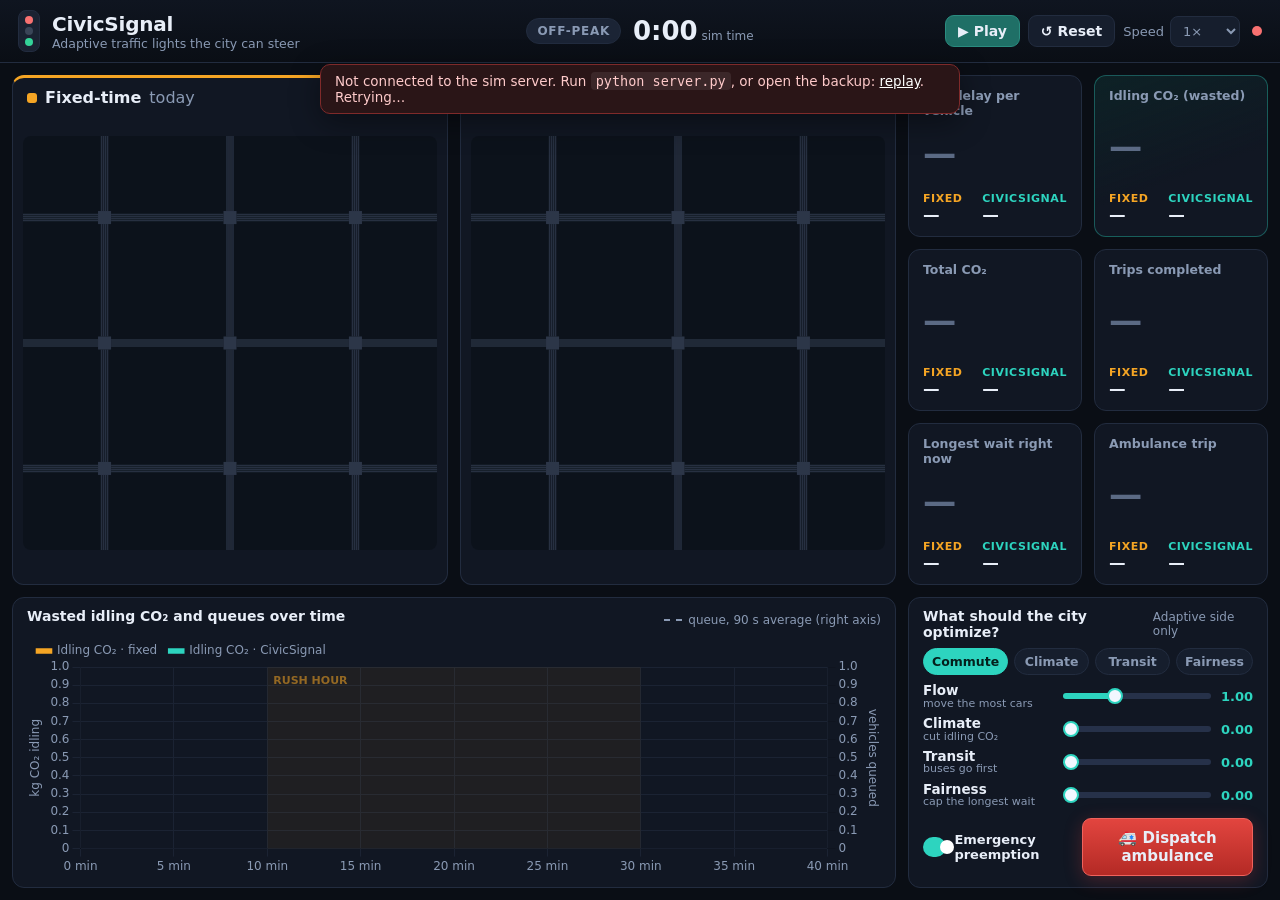
==== web/index.html @ dffb0e6e "Add live server, dashboard, replay mode, and corridor-clearing preemption - server.py: FastAPI + /ws" ====
<!doctype html>
<html lang="en">
<head>
  <meta charset="utf-8">
  <meta name="viewport" content="width=device-width, initial-scale=1">
  <title>CivicSignal</title>
  <link rel="stylesheet" href="style.css">
</head>
<body>
  <header class="topbar">
    <div class="brand">
      <span class="logo" aria-hidden="true"><i></i><i></i><i></i></span>
      <div>
        <h1>CivicSignal</h1>
        <p>Adaptive traffic lights the city can steer</p>
      </div>
    </div>

    <div class="clock">
      <span id="phase" class="phase">Off-peak</span>
      <span class="time"><span id="clock">0:00</span><small> sim time</small></span>
    </div>

    <div class="transport">
      <span id="mode" class="mode" hidden>Replay</span>
      <button id="play" class="btn btn-primary" title="Play / pause (Space)">▶ Play</button>
      <button id="reset" class="btn" title="Restart both simulations">↺ Reset</button>
      <label class="speed">Speed
        <select id="speed">
          <option value="2">0.2×</option>
          <option value="5">0.5×</option>
          <option value="10" selected>1×</option>
          <option value="20">2×</option>
          <option value="50">5×</option>
          <option value="100">10×</option>
        </select>
      </label>
      <span id="conn" class="conn" title="Server connection"></span>
    </div>
  </header>

  <main class="layout">
    <section class="map fixed" aria-label="Fixed-time simulation">
      <div class="map-head">
        <h2><span class="swatch"></span>Fixed-time <em>today</em></h2>
        <span class="map-stat" id="stat-fixed"></span>
      </div>
      <div class="map-wrap"><canvas id="cv-fixed"></canvas></div>
    </section>

    <section class="map adaptive" aria-label="Adaptive simulation">
      <div class="map-head">
        <h2><span class="swatch"></span>CivicSignal <em>adaptive</em></h2>
        <span class="map-stat" id="stat-adaptive"></span>
      </div>
      <div class="map-wrap"><canvas id="cv-adaptive"></canvas></div>
    </section>

    <section class="cards" id="cards" aria-label="Fixed vs adaptive"></section>

    <section class="panel chart-panel">
      <div class="panel-head">
        <h3>Wasted idling CO₂ and queues over time</h3>
        <div class="legend-note"><span class="dash"></span> queue, 90 s average (right axis)</div>
      </div>
      <div class="chart-wrap"><canvas id="chart"></canvas></div>
    </section>

    <section class="panel controls">
      <div class="panel-head">
        <h3>What should the city optimize?</h3>
        <span class="hint">Adaptive side only</span>
      </div>
      <div class="presets" id="presets">
        <button data-preset="commute">Commute</button>
        <button data-preset="climate">Climate</button>
        <button data-preset="transit">Transit</button>
        <button data-preset="fair">Fairness</button>
      </div>
      <div class="sliders" id="sliders"></div>
      <div class="control-foot">
        <label class="toggle">
          <input type="checkbox" id="preempt" checked>
          <span class="track"><span class="knob"></span></span>
          Emergency preemption
        </label>
        <button id="ambulance" class="btn btn-amb" title="Dispatch in both cities (A)">🚑 Dispatch ambulance</button>
      </div>
    </section>
  </main>

  <div id="banner" class="banner" hidden></div>
  <div id="toasts" class="toasts" aria-live="polite"></div>

  <script src="vendor/chart.umd.min.js"></script>
  <script src="app.js"></script>
</body>
</html>
---- web/style.css ----
:root {
  --bg: #0a0e15;
  --panel: #111723;
  --panel-2: #161e2d;
  --border: #222c3f;
  --text: #e8eef8;
  --muted: #8a9ab4;
  --faint: #5b6a84;
  --fixed: #f5a524;
  --adaptive: #2dd4bf;
  --good: #34d399;
  --bad: #f87171;
  --amb: #ef4444;
  --radius: 12px;
  --gap: 12px;
  font-family: ui-sans-serif, system-ui, -apple-system, "Segoe UI", Roboto, "Helvetica Neue", Arial, sans-serif;
  color-scheme: dark;
}

* { box-sizing: border-box; }
html, body { margin: 0; height: 100%; }
body {
  background: var(--bg);
  color: var(--text);
  display: flex;
  flex-direction: column;
  overflow: hidden;
  -webkit-font-smoothing: antialiased;
}
h1, h2, h3, p { margin: 0; }
button, select { font: inherit; color: inherit; }

/* ---------- top bar ---------- */
.topbar {
  display: grid;
  grid-template-columns: 1fr auto 1fr;
  align-items: center;
  gap: 16px;
  padding: 10px 18px;
  border-bottom: 1px solid var(--border);
  background: linear-gradient(180deg, #0f1520, var(--bg));
}
.brand { display: flex; align-items: center; gap: 12px; }
.brand h1 { font-size: 20px; letter-spacing: -0.01em; }
.brand p { font-size: 12.5px; color: var(--muted); }
.logo {
  display: inline-flex; flex-direction: column; gap: 3px;
  padding: 5px 6px; border-radius: 8px; background: #1a2232; border: 1px solid var(--border);
}
.logo i { width: 8px; height: 8px; border-radius: 50%; background: #3a4558; }
.logo i:nth-child(1) { background: var(--bad); }
.logo i:nth-child(3) { background: var(--good); }

.clock { display: flex; align-items: center; gap: 12px; }
.time { font-size: 26px; font-weight: 650; font-variant-numeric: tabular-nums; }
.time small { font-size: 12px; font-weight: 500; color: var(--muted); }
.phase {
  font-size: 12px; font-weight: 600; text-transform: uppercase; letter-spacing: 0.06em;
  padding: 5px 10px; border-radius: 999px; background: #1b2435; color: var(--muted); border: 1px solid var(--border);
}
.phase.rush { background: rgba(245, 165, 36, 0.14); color: var(--fixed); border-color: rgba(245, 165, 36, 0.4); }

.transport { display: flex; align-items: center; justify-content: flex-end; gap: 8px; }
.speed { display: flex; align-items: center; gap: 6px; font-size: 13px; color: var(--muted); }
.speed select {
  background: var(--panel-2); border: 1px solid var(--border); border-radius: 8px; padding: 6px 8px;
}
.mode {
  font-size: 12px; font-weight: 600; padding: 5px 10px; border-radius: 999px;
  background: rgba(96, 165, 250, 0.15); color: #93c5fd; border: 1px solid rgba(96, 165, 250, 0.4);
}
.conn { width: 10px; height: 10px; border-radius: 50%; background: var(--faint); margin-left: 4px; }
.conn.on { background: var(--good); box-shadow: 0 0 0 3px rgba(52, 211, 153, 0.18); }
.conn.off { background: var(--bad); }

.btn {
  border: 1px solid var(--border); background: var(--panel-2); border-radius: 9px;
  padding: 7px 12px; font-size: 14px; font-weight: 600; cursor: pointer;
  transition: background 0.15s, border-color 0.15s, transform 0.05s;
}
.btn:hover { background: #1d2740; border-color: #2f3c57; }
.btn:active { transform: translateY(1px); }
.btn:disabled { opacity: 0.45; cursor: not-allowed; }
.btn-primary { background: #1f6f66; border-color: #2a8c80; }
.btn-primary:hover { background: #24807a; border-color: #34a596; }

/* ---------- layout ---------- */
.layout {
  flex: 1;
  min-height: 0;
  display: grid;
  grid-template-columns: 1fr 1fr minmax(360px, 0.82fr);
  grid-template-rows: minmax(0, 1.75fr) minmax(0, 1fr);
  grid-template-areas:
    "fixed adaptive cards"
    "chart chart controls";
  gap: var(--gap);
  padding: var(--gap);
}
.map.fixed { grid-area: fixed; --accent: var(--fixed); }
.map.adaptive { grid-area: adaptive; --accent: var(--adaptive); }
.cards { grid-area: cards; }
.chart-panel { grid-area: chart; }
.controls { grid-area: controls; }

.map, .panel {
  background: var(--panel); border: 1px solid var(--border); border-radius: var(--radius);
  min-height: 0; display: flex; flex-direction: column;
}
.map { border-top: 3px solid var(--accent); }
.map-head, .panel-head {
  display: flex; align-items: baseline; justify-content: space-between; gap: 8px;
  padding: 10px 14px 6px;
}
.map-head h2 { font-size: 16px; font-weight: 650; display: flex; align-items: center; gap: 8px; }
.map-head h2 em { font-style: normal; color: var(--muted); font-weight: 500; }
.swatch { width: 10px; height: 10px; border-radius: 3px; background: var(--accent); }
.map-stat { font-size: 13px; color: var(--muted); font-variant-numeric: tabular-nums; white-space: nowrap; }
.map-stat b { color: var(--text); font-weight: 650; }
.map-stat .amb { color: #fca5a5; font-weight: 600; }
.map-wrap { flex: 1; min-height: 0; display: flex; align-items: center; justify-content: center; padding: 0 10px 10px; }
.map-wrap canvas { display: block; border-radius: 8px; }

.panel-head h3 { font-size: 14px; font-weight: 650; }
.hint, .legend-note { font-size: 12px; color: var(--muted); display: flex; align-items: center; gap: 6px; }
.legend-note .dash { width: 18px; border-top: 2px dashed var(--muted); }

/* ---------- delta cards ---------- */
.cards {
  display: grid; grid-template-columns: 1fr 1fr; grid-auto-rows: minmax(0, 1fr); gap: var(--gap); min-height: 0;
}
.card {
  background: var(--panel); border: 1px solid var(--border); border-radius: var(--radius);
  padding: 12px 14px; display: flex; flex-direction: column; justify-content: space-between; min-height: 0;
}
.card.hero { background: linear-gradient(160deg, rgba(45, 212, 191, 0.10), var(--panel) 60%); border-color: rgba(45, 212, 191, 0.35); }
.card-label { font-size: 12.5px; color: var(--muted); font-weight: 600; display: flex; justify-content: space-between; gap: 6px; }
.delta {
  font-size: clamp(22px, 2.6vw, 38px); font-weight: 750; letter-spacing: -0.02em; line-height: 1.05;
  font-variant-numeric: tabular-nums; color: var(--faint);
}
.delta.good { color: var(--good); }
.delta.bad { color: var(--bad); }
.delta small { font-size: 0.42em; font-weight: 600; color: var(--muted); letter-spacing: 0; margin-left: 4px; }
.pair { display: grid; grid-template-columns: 1fr 1fr; gap: 6px; font-variant-numeric: tabular-nums; }
.pair div { display: flex; flex-direction: column; }
.pair span { font-size: 11px; font-weight: 600; text-transform: uppercase; letter-spacing: 0.05em; }
.pair .f span { color: var(--fixed); }
.pair .a span { color: var(--adaptive); }
.pair b { font-size: clamp(14px, 1.3vw, 19px); font-weight: 650; }
.pair b small { font-size: 0.7em; color: var(--muted); font-weight: 500; margin-left: 2px; }
.nowrap { white-space: nowrap; }

/* ---------- chart ---------- */
.chart-wrap { flex: 1; min-height: 0; position: relative; padding: 0 12px 10px; }

/* ---------- controls ---------- */
.controls { padding-bottom: 12px; }
.presets { display: flex; gap: 6px; padding: 2px 14px 8px; }
.presets button {
  flex: 1; border: 1px solid var(--border); background: var(--panel-2); border-radius: 999px;
  padding: 5px 8px; font-size: 12.5px; font-weight: 600; color: var(--muted); cursor: pointer;
}
.presets button:hover { color: var(--text); border-color: #34425f; }
.presets button.active { color: #04201c; background: var(--adaptive); border-color: var(--adaptive); }
.sliders { display: grid; gap: 6px; padding: 0 14px; flex: 1; align-content: center; }
.slider { display: grid; grid-template-columns: 128px 1fr 34px; align-items: center; gap: 10px; }
.slider label { font-size: 13.5px; font-weight: 650; line-height: 1.1; }
.slider label small { display: block; font-size: 11px; color: var(--muted); font-weight: 500; }
.slider output { font-size: 13px; text-align: right; font-variant-numeric: tabular-nums; color: var(--adaptive); font-weight: 650; }
input[type="range"] {
  -webkit-appearance: none; appearance: none; width: 100%; height: 6px; border-radius: 999px;
  background: linear-gradient(to right, var(--adaptive) var(--fill, 0%), #263149 var(--fill, 0%));
  outline: none;
}
input[type="range"]::-webkit-slider-thumb {
  -webkit-appearance: none; width: 16px; height: 16px; border-radius: 50%;
  background: #f2f7ff; border: 2px solid var(--adaptive); cursor: pointer;
}
input[type="range"]::-moz-range-thumb {
  width: 14px; height: 14px; border-radius: 50%; background: #f2f7ff; border: 2px solid var(--adaptive); cursor: pointer;
}
input:disabled { opacity: 0.4; }

.control-foot { display: flex; align-items: center; justify-content: space-between; gap: 10px; padding: 10px 14px 0; }
.toggle { display: flex; align-items: center; gap: 8px; font-size: 13px; font-weight: 600; cursor: pointer; user-select: none; }
.toggle input { position: absolute; opacity: 0; pointer-events: none; }
.toggle .track { width: 34px; height: 20px; border-radius: 999px; background: #2a3550; position: relative; transition: background 0.15s; }
.toggle .knob { position: absolute; top: 3px; left: 3px; width: 14px; height: 14px; border-radius: 50%; background: #fff; transition: transform 0.15s; }
.toggle input:checked + .track { background: var(--adaptive); }
.toggle input:checked + .track .knob { transform: translateX(14px); }
.toggle input:focus-visible + .track { outline: 2px solid #93c5fd; outline-offset: 2px; }

.btn-amb {
  background: linear-gradient(180deg, #e2453f, #b42a25); border-color: #f0625c;
  font-size: 15px; padding: 10px 16px; box-shadow: 0 4px 18px rgba(239, 68, 68, 0.25);
}
.btn-amb:hover { background: linear-gradient(180deg, #ee5650, #c3302b); border-color: #ff7b75; }

/* ---------- banner + toasts ---------- */
.banner {
  position: fixed; top: 64px; left: 50%; transform: translateX(-50%);
  background: #2a1517; border: 1px solid #7f2a2a; color: #fecaca; padding: 8px 14px; border-radius: 10px;
  font-size: 13.5px; z-index: 10; box-shadow: 0 8px 30px rgba(0, 0, 0, 0.4);
}
.banner code { background: rgba(255, 255, 255, 0.08); padding: 1px 5px; border-radius: 4px; }
.toasts { position: fixed; top: 70px; right: 16px; display: grid; gap: 8px; z-index: 10; }
.toast {
  background: #182133; border: 1px solid #2c3954; border-left: 4px solid var(--adaptive);
  padding: 10px 14px; border-radius: 10px; font-size: 14px; max-width: 360px;
  box-shadow: 0 10px 30px rgba(0, 0, 0, 0.45); animation: in 0.25s ease-out;
}
.toast.amb { border-left-color: var(--amb); }
.toast.fixed { border-left-color: var(--fixed); }
@keyframes in { from { opacity: 0; transform: translateY(-6px); } to { opacity: 1; transform: none; } }

/* ---------- smaller screens ---------- */
@media (max-width: 1100px), (max-height: 680px) {
  body { overflow: auto; }
  .layout {
    grid-template-columns: 1fr 1fr;
    grid-template-rows: 70vw auto auto auto;
    grid-template-areas: "fixed adaptive" "cards cards" "chart chart" "controls controls";
  }
  .cards { grid-template-columns: repeat(3, 1fr); }
  .chart-wrap { height: 260px; }
  .topbar { grid-template-columns: 1fr; }
  .clock, .transport { justify-content: flex-start; }
}
@media (max-width: 640px) {
  .layout { grid-template-columns: 1fr; grid-template-rows: auto; grid-template-areas: "fixed" "adaptive" "cards" "chart" "controls"; padding: 16px; }
  .map-wrap { height: 92vw; }
  .cards { grid-template-columns: 1fr 1fr; }
}
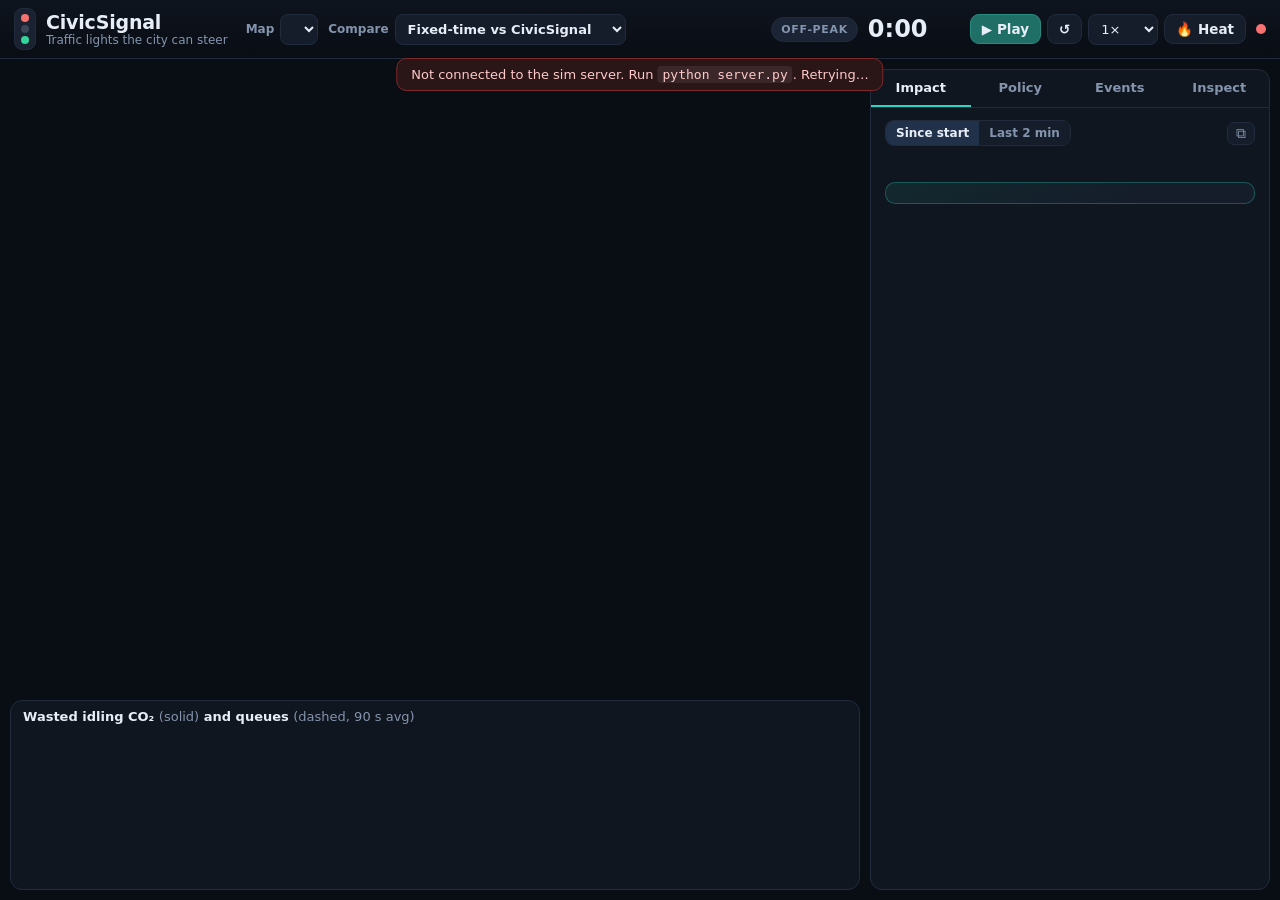
==== commit d9093008: "Multi-view dashboard, four-strategy benchmark, advance detection - web/: Manhattan map (auto-oriente" ====
--- a/web/index.html
+++ b/web/index.html
@@ -12,81 +12,131 @@
       <span class="logo" aria-hidden="true"><i></i><i></i><i></i></span>
       <div>
         <h1>CivicSignal</h1>
-        <p>Adaptive traffic lights the city can steer</p>
+        <p>Traffic lights the city can steer</p>
       </div>
+    </div>
+
+    <div class="pickers">
+      <label class="pick">Map
+        <select id="scenario"></select>
+      </label>
+      <label class="pick">Compare
+        <select id="layout">
+          <option value="fixed,adaptive">Fixed-time vs CivicSignal</option>
+          <option value="actuated,adaptive">Actuated vs CivicSignal</option>
+          <option value="greenwave,adaptive">Green wave vs CivicSignal</option>
+          <option value="fixed,actuated,greenwave,adaptive">All four strategies</option>
+        </select>
+      </label>
     </div>
 
     <div class="clock">
       <span id="phase" class="phase">Off-peak</span>
-      <span class="time"><span id="clock">0:00</span><small> sim time</small></span>
+      <span class="time"><span id="clock">0:00</span></span>
     </div>
 
     <div class="transport">
-      <span id="mode" class="mode" hidden>Replay</span>
+      <span id="mode" class="badge" hidden>Replay</span>
       <button id="play" class="btn btn-primary" title="Play / pause (Space)">▶ Play</button>
-      <button id="reset" class="btn" title="Restart both simulations">↺ Reset</button>
-      <label class="speed">Speed
-        <select id="speed">
-          <option value="2">0.2×</option>
-          <option value="5">0.5×</option>
-          <option value="10" selected>1×</option>
-          <option value="20">2×</option>
-          <option value="50">5×</option>
-          <option value="100">10×</option>
-        </select>
-      </label>
+      <button id="reset" class="btn" title="Restart all simulations">↺</button>
+      <select id="speed" class="sel" title="Simulation speed">
+        <option value="5">0.5×</option>
+        <option value="10" selected>1×</option>
+        <option value="20">2×</option>
+        <option value="50">5×</option>
+        <option value="100">10×</option>
+      </select>
+      <button id="heat" class="btn btn-toggle" title="CO₂ heatmap (H)">🔥 Heat</button>
       <span id="conn" class="conn" title="Server connection"></span>
     </div>
   </header>
 
   <main class="layout">
-    <section class="map fixed" aria-label="Fixed-time simulation">
-      <div class="map-head">
-        <h2><span class="swatch"></span>Fixed-time <em>today</em></h2>
-        <span class="map-stat" id="stat-fixed"></span>
-      </div>
-      <div class="map-wrap"><canvas id="cv-fixed"></canvas></div>
+    <section class="stage">
+      <div class="panes" id="panes"></div>
+      <div class="follow" id="follow" hidden></div>
+      <section class="panel chart-panel">
+        <div class="panel-head">
+          <h3>Wasted idling CO₂ <span class="muted">(solid)</span> and queues <span class="muted">(dashed, 90 s avg)</span></h3>
+          <span class="hint" id="attribution"></span>
+        </div>
+        <div class="chart-wrap"><canvas id="chart"></canvas></div>
+      </section>
     </section>
 
-    <section class="map adaptive" aria-label="Adaptive simulation">
-      <div class="map-head">
-        <h2><span class="swatch"></span>CivicSignal <em>adaptive</em></h2>
-        <span class="map-stat" id="stat-adaptive"></span>
-      </div>
-      <div class="map-wrap"><canvas id="cv-adaptive"></canvas></div>
-    </section>
+    <aside class="sidebar">
+      <nav class="tabs" role="tablist">
+        <button data-tab="impact" class="active">Impact</button>
+        <button data-tab="policy">Policy</button>
+        <button data-tab="events">Events</button>
+        <button data-tab="inspect">Inspect</button>
+      </nav>
 
-    <section class="cards" id="cards" aria-label="Fixed vs adaptive"></section>
+      <section class="tab" id="tab-impact">
+        <div class="tab-head">
+          <div class="seg" id="window-seg">
+            <button data-win="all" class="active">Since start</button>
+            <button data-win="120">Last 2 min</button>
+          </div>
+          <button class="pop" data-pop="impact" title="Open in its own window">⧉</button>
+        </div>
+        <div id="hero" class="hero"></div>
+        <table class="score" id="score"></table>
+        <div id="annual" class="annual"></div>
+      </section>
 
-    <section class="panel chart-panel">
-      <div class="panel-head">
-        <h3>Wasted idling CO₂ and queues over time</h3>
-        <div class="legend-note"><span class="dash"></span> queue, 90 s average (right axis)</div>
-      </div>
-      <div class="chart-wrap"><canvas id="chart"></canvas></div>
-    </section>
-
-    <section class="panel controls">
-      <div class="panel-head">
-        <h3>What should the city optimize?</h3>
-        <span class="hint">Adaptive side only</span>
-      </div>
-      <div class="presets" id="presets">
-        <button data-preset="commute">Commute</button>
-        <button data-preset="climate">Climate</button>
-        <button data-preset="transit">Transit</button>
-        <button data-preset="fair">Fairness</button>
-      </div>
-      <div class="sliders" id="sliders"></div>
-      <div class="control-foot">
+      <section class="tab" id="tab-policy" hidden>
+        <div class="tab-head">
+          <h3>What should the city optimize?</h3>
+          <button class="pop" data-pop="policy" title="Open in its own window">⧉</button>
+        </div>
+        <p class="note">Steers the CivicSignal panes only. Every decision stays a formula you can audit: see Inspect.</p>
+        <div class="presets" id="presets"></div>
+        <div class="sliders" id="sliders"></div>
         <label class="toggle">
           <input type="checkbox" id="preempt" checked>
           <span class="track"><span class="knob"></span></span>
-          Emergency preemption
+          Emergency preemption (green corridors)
         </label>
-        <button id="ambulance" class="btn btn-amb" title="Dispatch in both cities (A)">🚑 Dispatch ambulance</button>
-      </div>
-    </section>
+        <div class="copilot">
+          <h4>✨ Policy copilot</h4>
+          <textarea id="copilot-text" rows="3" placeholder="e.g. Radio City lets out at 10pm. Keep 6th Ave moving, protect the buses, and don't let side streets wait forever."></textarea>
+          <div class="copilot-row">
+            <button id="copilot-ask" class="btn btn-primary">Ask copilot</button>
+            <span id="copilot-status" class="muted"></span>
+          </div>
+          <div id="copilot-out" class="copilot-out" hidden></div>
+        </div>
+      </section>
+
+      <section class="tab" id="tab-events" hidden>
+        <div class="tab-head">
+          <h3>Stress-test the city</h3>
+          <button class="pop" data-pop="events" title="Open in its own window">⧉</button>
+        </div>
+        <p class="note">Every event hits every pane at the same second, with identical vehicles.</p>
+        <div class="event-buttons">
+          <button class="ev ev-amb" data-event="ambulance"><b>🚑 Dispatch ambulance</b><span id="ev-amb-label"></span></button>
+          <button class="ev ev-surge" data-event="surge"><b>🎭 Crowd surge</b><span id="ev-surge-label"></span></button>
+          <button class="ev ev-crash" data-event="crash"><b>💥 Crash</b><span id="ev-crash-label"></span></button>
+        </div>
+        <div id="race" class="race" hidden></div>
+        <h4 class="log-title">Event log</h4>
+        <ol id="log" class="log"></ol>
+      </section>
+
+      <section class="tab" id="tab-inspect" hidden>
+        <div class="tab-head">
+          <h3 id="inspect-title">Click any intersection</h3>
+          <button class="pop" data-pop="inspect" title="Open in its own window">⧉</button>
+        </div>
+        <div id="inspect" class="inspect">
+          <p class="note">Click a light on any map to see what each strategy is doing there and <b>why</b>.
+            CivicSignal shows its full score: every green is a sum of the city's priorities, so any decision can be audited.</p>
+          <p class="note">Click a car to follow the same driver in every city.</p>
+        </div>
+      </section>
+    </aside>
   </main>
 
   <div id="banner" class="banner" hidden></div>
--- a/web/style.css
+++ b/web/style.css
@@ -1,18 +1,21 @@
 :root {
-  --bg: #0a0e15;
-  --panel: #111723;
-  --panel-2: #161e2d;
-  --border: #222c3f;
+  --bg: #090d14;
+  --panel: #10161f;
+  --panel-2: #151d2a;
+  --border: #212b3c;
   --text: #e8eef8;
-  --muted: #8a9ab4;
-  --faint: #5b6a84;
+  --muted: #8494ad;
+  --faint: #56637a;
   --fixed: #f5a524;
+  --actuated: #c084fc;
+  --greenwave: #60a5fa;
   --adaptive: #2dd4bf;
   --good: #34d399;
   --bad: #f87171;
   --amb: #ef4444;
   --radius: 12px;
-  --gap: 12px;
+  --gap: 10px;
+  --sidebar: 400px;
   font-family: ui-sans-serif, system-ui, -apple-system, "Segoe UI", Roboto, "Helvetica Neue", Arial, sans-serif;
   color-scheme: dark;
 }
@@ -20,215 +23,235 @@
 * { box-sizing: border-box; }
 html, body { margin: 0; height: 100%; }
 body {
-  background: var(--bg);
-  color: var(--text);
-  display: flex;
-  flex-direction: column;
-  overflow: hidden;
+  background: var(--bg); color: var(--text);
+  display: flex; flex-direction: column; overflow: hidden;
   -webkit-font-smoothing: antialiased;
 }
-h1, h2, h3, p { margin: 0; }
-button, select { font: inherit; color: inherit; }
-
-/* ---------- top bar ---------- */
+h1, h2, h3, h4, p { margin: 0; }
+button, select, textarea { font: inherit; color: inherit; }
+.muted { color: var(--muted); font-weight: 500; }
+[hidden] { display: none !important; }
+
+/* ---------------- top bar ---------------- */
 .topbar {
-  display: grid;
-  grid-template-columns: 1fr auto 1fr;
-  align-items: center;
-  gap: 16px;
-  padding: 10px 18px;
-  border-bottom: 1px solid var(--border);
-  background: linear-gradient(180deg, #0f1520, var(--bg));
-}
-.brand { display: flex; align-items: center; gap: 12px; }
-.brand h1 { font-size: 20px; letter-spacing: -0.01em; }
-.brand p { font-size: 12.5px; color: var(--muted); }
-.logo {
-  display: inline-flex; flex-direction: column; gap: 3px;
-  padding: 5px 6px; border-radius: 8px; background: #1a2232; border: 1px solid var(--border);
-}
+  display: flex; align-items: center; gap: 18px;
+  padding: 8px 14px; border-bottom: 1px solid var(--border);
+  background: linear-gradient(180deg, #0e141e, var(--bg));
+}
+.brand { display: flex; align-items: center; gap: 10px; min-width: 210px; }
+.brand h1 { font-size: 19px; letter-spacing: -0.01em; }
+.brand p { font-size: 12px; color: var(--muted); }
+.logo { display: inline-flex; flex-direction: column; gap: 3px; padding: 5px 6px; border-radius: 8px; background: #1a2232; border: 1px solid var(--border); }
 .logo i { width: 8px; height: 8px; border-radius: 50%; background: #3a4558; }
 .logo i:nth-child(1) { background: var(--bad); }
 .logo i:nth-child(3) { background: var(--good); }
 
-.clock { display: flex; align-items: center; gap: 12px; }
-.time { font-size: 26px; font-weight: 650; font-variant-numeric: tabular-nums; }
-.time small { font-size: 12px; font-weight: 500; color: var(--muted); }
+.pickers { display: flex; gap: 10px; }
+.pick { display: flex; align-items: center; gap: 6px; font-size: 12px; color: var(--muted); font-weight: 600; }
+.pick select, .sel {
+  background: var(--panel-2); border: 1px solid var(--border); border-radius: 8px; padding: 6px 8px; font-size: 13px; color: var(--text);
+}
+.clock { display: flex; align-items: center; gap: 10px; margin-left: auto; }
+.time { font-size: 24px; font-weight: 700; font-variant-numeric: tabular-nums; min-width: 70px; }
 .phase {
-  font-size: 12px; font-weight: 600; text-transform: uppercase; letter-spacing: 0.06em;
-  padding: 5px 10px; border-radius: 999px; background: #1b2435; color: var(--muted); border: 1px solid var(--border);
+  font-size: 11px; font-weight: 700; text-transform: uppercase; letter-spacing: 0.06em;
+  padding: 5px 9px; border-radius: 999px; background: #1b2435; color: var(--muted); border: 1px solid var(--border);
 }
 .phase.rush { background: rgba(245, 165, 36, 0.14); color: var(--fixed); border-color: rgba(245, 165, 36, 0.4); }
-
-.transport { display: flex; align-items: center; justify-content: flex-end; gap: 8px; }
-.speed { display: flex; align-items: center; gap: 6px; font-size: 13px; color: var(--muted); }
-.speed select {
-  background: var(--panel-2); border: 1px solid var(--border); border-radius: 8px; padding: 6px 8px;
-}
-.mode {
-  font-size: 12px; font-weight: 600; padding: 5px 10px; border-radius: 999px;
-  background: rgba(96, 165, 250, 0.15); color: #93c5fd; border: 1px solid rgba(96, 165, 250, 0.4);
-}
+.transport { display: flex; align-items: center; gap: 6px; margin-left: 14px; }
+.badge { font-size: 12px; font-weight: 600; padding: 5px 10px; border-radius: 999px; background: rgba(96,165,250,.15); color: #93c5fd; border: 1px solid rgba(96,165,250,.4); }
 .conn { width: 10px; height: 10px; border-radius: 50%; background: var(--faint); margin-left: 4px; }
 .conn.on { background: var(--good); box-shadow: 0 0 0 3px rgba(52, 211, 153, 0.18); }
 .conn.off { background: var(--bad); }
 
 .btn {
   border: 1px solid var(--border); background: var(--panel-2); border-radius: 9px;
-  padding: 7px 12px; font-size: 14px; font-weight: 600; cursor: pointer;
-  transition: background 0.15s, border-color 0.15s, transform 0.05s;
+  padding: 6px 11px; font-size: 13.5px; font-weight: 650; cursor: pointer; white-space: nowrap;
+  transition: background .15s, border-color .15s, transform .05s;
 }
 .btn:hover { background: #1d2740; border-color: #2f3c57; }
 .btn:active { transform: translateY(1px); }
-.btn:disabled { opacity: 0.45; cursor: not-allowed; }
+.btn:disabled { opacity: .45; cursor: not-allowed; }
 .btn-primary { background: #1f6f66; border-color: #2a8c80; }
 .btn-primary:hover { background: #24807a; border-color: #34a596; }
-
-/* ---------- layout ---------- */
+.btn-toggle.on { background: rgba(249, 115, 22, .18); border-color: rgba(249, 115, 22, .6); color: #fdba74; }
+
+/* ---------------- layout ---------------- */
 .layout {
-  flex: 1;
-  min-height: 0;
-  display: grid;
-  grid-template-columns: 1fr 1fr minmax(360px, 0.82fr);
-  grid-template-rows: minmax(0, 1.75fr) minmax(0, 1fr);
-  grid-template-areas:
-    "fixed adaptive cards"
-    "chart chart controls";
-  gap: var(--gap);
-  padding: var(--gap);
-}
-.map.fixed { grid-area: fixed; --accent: var(--fixed); }
-.map.adaptive { grid-area: adaptive; --accent: var(--adaptive); }
-.cards { grid-area: cards; }
-.chart-panel { grid-area: chart; }
-.controls { grid-area: controls; }
-
-.map, .panel {
+  flex: 1; min-height: 0; display: grid;
+  grid-template-columns: minmax(0, 1fr) var(--sidebar);
+  gap: var(--gap); padding: var(--gap);
+}
+.stage { display: grid; grid-template-rows: minmax(0, 1fr) 190px; gap: var(--gap); min-height: 0; position: relative; }
+.panes { display: grid; gap: var(--gap); min-height: 0; grid-template-columns: 1fr 1fr; }
+.panes.four { grid-template-columns: 1fr 1fr; grid-template-rows: 1fr 1fr; }
+
+.pane {
   background: var(--panel); border: 1px solid var(--border); border-radius: var(--radius);
-  min-height: 0; display: flex; flex-direction: column;
-}
-.map { border-top: 3px solid var(--accent); }
-.map-head, .panel-head {
-  display: flex; align-items: baseline; justify-content: space-between; gap: 8px;
-  padding: 10px 14px 6px;
-}
-.map-head h2 { font-size: 16px; font-weight: 650; display: flex; align-items: center; gap: 8px; }
-.map-head h2 em { font-style: normal; color: var(--muted); font-weight: 500; }
-.swatch { width: 10px; height: 10px; border-radius: 3px; background: var(--accent); }
-.map-stat { font-size: 13px; color: var(--muted); font-variant-numeric: tabular-nums; white-space: nowrap; }
-.map-stat b { color: var(--text); font-weight: 650; }
-.map-stat .amb { color: #fca5a5; font-weight: 600; }
-.map-wrap { flex: 1; min-height: 0; display: flex; align-items: center; justify-content: center; padding: 0 10px 10px; }
-.map-wrap canvas { display: block; border-radius: 8px; }
-
-.panel-head h3 { font-size: 14px; font-weight: 650; }
-.hint, .legend-note { font-size: 12px; color: var(--muted); display: flex; align-items: center; gap: 6px; }
-.legend-note .dash { width: 18px; border-top: 2px dashed var(--muted); }
-
-/* ---------- delta cards ---------- */
-.cards {
-  display: grid; grid-template-columns: 1fr 1fr; grid-auto-rows: minmax(0, 1fr); gap: var(--gap); min-height: 0;
-}
-.card {
-  background: var(--panel); border: 1px solid var(--border); border-radius: var(--radius);
-  padding: 12px 14px; display: flex; flex-direction: column; justify-content: space-between; min-height: 0;
-}
-.card.hero { background: linear-gradient(160deg, rgba(45, 212, 191, 0.10), var(--panel) 60%); border-color: rgba(45, 212, 191, 0.35); }
-.card-label { font-size: 12.5px; color: var(--muted); font-weight: 600; display: flex; justify-content: space-between; gap: 6px; }
-.delta {
-  font-size: clamp(22px, 2.6vw, 38px); font-weight: 750; letter-spacing: -0.02em; line-height: 1.05;
-  font-variant-numeric: tabular-nums; color: var(--faint);
-}
-.delta.good { color: var(--good); }
-.delta.bad { color: var(--bad); }
-.delta small { font-size: 0.42em; font-weight: 600; color: var(--muted); letter-spacing: 0; margin-left: 4px; }
-.pair { display: grid; grid-template-columns: 1fr 1fr; gap: 6px; font-variant-numeric: tabular-nums; }
-.pair div { display: flex; flex-direction: column; }
-.pair span { font-size: 11px; font-weight: 600; text-transform: uppercase; letter-spacing: 0.05em; }
-.pair .f span { color: var(--fixed); }
-.pair .a span { color: var(--adaptive); }
-.pair b { font-size: clamp(14px, 1.3vw, 19px); font-weight: 650; }
-.pair b small { font-size: 0.7em; color: var(--muted); font-weight: 500; margin-left: 2px; }
-.nowrap { white-space: nowrap; }
-
-/* ---------- chart ---------- */
-.chart-wrap { flex: 1; min-height: 0; position: relative; padding: 0 12px 10px; }
-
-/* ---------- controls ---------- */
-.controls { padding-bottom: 12px; }
-.presets { display: flex; gap: 6px; padding: 2px 14px 8px; }
-.presets button {
-  flex: 1; border: 1px solid var(--border); background: var(--panel-2); border-radius: 999px;
-  padding: 5px 8px; font-size: 12.5px; font-weight: 600; color: var(--muted); cursor: pointer;
-}
-.presets button:hover { color: var(--text); border-color: #34425f; }
+  border-top: 3px solid var(--accent); min-height: 0; display: flex; flex-direction: column; overflow: hidden;
+}
+.pane-head { display: flex; align-items: baseline; justify-content: space-between; gap: 8px; padding: 7px 12px 5px; }
+.pane-head h2 { font-size: 15px; font-weight: 700; display: flex; align-items: center; gap: 7px; white-space: nowrap; }
+.pane-head h2 em { font-style: normal; color: var(--muted); font-weight: 500; font-size: 12.5px; }
+.swatch { width: 10px; height: 10px; border-radius: 3px; background: var(--accent); flex: none; }
+.pane-stat { font-size: 12.5px; color: var(--muted); font-variant-numeric: tabular-nums; white-space: nowrap; overflow: hidden; text-overflow: ellipsis; }
+.pane-stat b { color: var(--text); font-weight: 700; }
+.pane-stat .amb { color: #fca5a5; font-weight: 700; }
+.pane-stat .ok { color: var(--good); font-weight: 700; }
+.pane-wrap { flex: 1; min-height: 0; position: relative; }
+.pane-wrap canvas { position: absolute; inset: 0; width: 100%; height: 100%; display: block; cursor: crosshair; }
+
+.panel { background: var(--panel); border: 1px solid var(--border); border-radius: var(--radius); min-height: 0; display: flex; flex-direction: column; }
+.panel-head { display: flex; align-items: baseline; justify-content: space-between; gap: 8px; padding: 8px 12px 2px; }
+.panel-head h3 { font-size: 13px; font-weight: 650; }
+.hint { font-size: 11px; color: var(--faint); }
+.chart-wrap { flex: 1; min-height: 0; position: relative; padding: 0 10px 8px; }
+
+/* follow-a-car card */
+.follow {
+  position: absolute; left: 50%; top: 10px; transform: translateX(-50%); z-index: 5;
+  background: rgba(16, 22, 31, .95); border: 1px solid #3b4b68; border-radius: 12px; padding: 8px 12px;
+  box-shadow: 0 10px 30px rgba(0,0,0,.5); font-size: 13px; display: flex; gap: 14px; align-items: center;
+}
+.follow b { font-variant-numeric: tabular-nums; }
+.follow .fx { color: var(--muted); cursor: pointer; font-size: 16px; padding-left: 4px; }
+
+/* ---------------- sidebar ---------------- */
+.sidebar { background: var(--panel); border: 1px solid var(--border); border-radius: var(--radius); display: flex; flex-direction: column; min-height: 0; }
+.tabs { display: grid; grid-template-columns: repeat(4, 1fr); border-bottom: 1px solid var(--border); }
+.tabs button {
+  border: 0; background: none; padding: 10px 4px; font-size: 13px; font-weight: 650; color: var(--muted); cursor: pointer;
+  border-bottom: 2px solid transparent;
+}
+.tabs button.active { color: var(--text); border-bottom-color: var(--adaptive); }
+.tab { flex: 1; min-height: 0; overflow-y: auto; padding: 12px 14px 16px; display: flex; flex-direction: column; gap: 12px; }
+.tab-head { display: flex; justify-content: space-between; align-items: center; gap: 8px; }
+.tab-head h3 { font-size: 14px; font-weight: 700; }
+.pop { border: 1px solid var(--border); background: var(--panel-2); border-radius: 7px; padding: 2px 8px; cursor: pointer; color: var(--muted); font-size: 14px; }
+.pop:hover { color: var(--text); }
+.note { font-size: 12.5px; color: var(--muted); line-height: 1.45; }
+.seg { display: inline-flex; border: 1px solid var(--border); border-radius: 9px; overflow: hidden; }
+.seg button { border: 0; background: var(--panel-2); padding: 5px 10px; font-size: 12px; font-weight: 650; color: var(--muted); cursor: pointer; }
+.seg button.active { background: #22314a; color: var(--text); }
+
+/* impact */
+.hero { display: grid; grid-template-columns: repeat(3, 1fr); gap: 8px; }
+.hero .stat { background: var(--panel-2); border: 1px solid var(--border); border-radius: 10px; padding: 9px 10px; }
+.hero .stat span { display: block; font-size: 11px; font-weight: 650; color: var(--muted); }
+.hero .stat b { font-size: 24px; font-weight: 800; letter-spacing: -0.02em; font-variant-numeric: tabular-nums; color: var(--faint); }
+.hero .stat b.good { color: var(--good); } .hero .stat b.bad { color: var(--bad); }
+.hero .vs { grid-column: 1 / -1; font-size: 11.5px; color: var(--muted); }
+.score { width: 100%; border-collapse: collapse; font-size: 12.5px; font-variant-numeric: tabular-nums; }
+.score th { text-align: right; font-size: 11px; font-weight: 700; padding: 4px 4px 6px; color: var(--muted); white-space: nowrap; }
+.score th:first-child, .score td:first-child { text-align: left; }
+.score th .dot { display: inline-block; width: 7px; height: 7px; border-radius: 50%; margin-right: 4px; }
+.score td { text-align: right; padding: 5px 4px; border-top: 1px solid #1b2433; white-space: nowrap; }
+.score td:first-child { color: var(--muted); white-space: normal; }
+.score td.best { color: var(--good); font-weight: 750; }
+.score.compact { font-size: 11.5px; }
+.score.compact td { padding: 5px 3px; }
+.score.compact td:first-child { max-width: 120px; }
+.score td.best::after { content: " ★"; font-size: 10px; }
+.score tr.group td { color: var(--text); font-weight: 700; font-size: 11px; text-transform: uppercase; letter-spacing: .05em; padding-top: 10px; border-top: 0; }
+.annual { background: linear-gradient(160deg, rgba(45,212,191,.10), var(--panel-2) 70%); border: 1px solid rgba(45,212,191,.3); border-radius: 10px; padding: 10px 12px; font-size: 12.5px; }
+.annual h4 { font-size: 12px; margin-bottom: 6px; }
+.annual .grid { display: grid; grid-template-columns: 1fr 1fr; gap: 6px 10px; }
+.annual b { font-size: 18px; font-weight: 800; display: block; font-variant-numeric: tabular-nums; }
+.annual small { color: var(--muted); font-size: 11px; }
+
+/* policy */
+.presets { display: flex; flex-wrap: wrap; gap: 6px; }
+.presets button { border: 1px solid var(--border); background: var(--panel-2); border-radius: 999px; padding: 4px 10px; font-size: 12px; font-weight: 650; color: var(--muted); cursor: pointer; }
+.presets button:hover { color: var(--text); }
 .presets button.active { color: #04201c; background: var(--adaptive); border-color: var(--adaptive); }
-.sliders { display: grid; gap: 6px; padding: 0 14px; flex: 1; align-content: center; }
-.slider { display: grid; grid-template-columns: 128px 1fr 34px; align-items: center; gap: 10px; }
-.slider label { font-size: 13.5px; font-weight: 650; line-height: 1.1; }
+.sliders { display: grid; gap: 8px; }
+.slider { display: grid; grid-template-columns: 116px 1fr 36px; align-items: center; gap: 10px; }
+.slider label { font-size: 13.5px; font-weight: 700; line-height: 1.15; }
 .slider label small { display: block; font-size: 11px; color: var(--muted); font-weight: 500; }
-.slider output { font-size: 13px; text-align: right; font-variant-numeric: tabular-nums; color: var(--adaptive); font-weight: 650; }
-input[type="range"] {
-  -webkit-appearance: none; appearance: none; width: 100%; height: 6px; border-radius: 999px;
-  background: linear-gradient(to right, var(--adaptive) var(--fill, 0%), #263149 var(--fill, 0%));
-  outline: none;
-}
-input[type="range"]::-webkit-slider-thumb {
-  -webkit-appearance: none; width: 16px; height: 16px; border-radius: 50%;
-  background: #f2f7ff; border: 2px solid var(--adaptive); cursor: pointer;
-}
-input[type="range"]::-moz-range-thumb {
-  width: 14px; height: 14px; border-radius: 50%; background: #f2f7ff; border: 2px solid var(--adaptive); cursor: pointer;
-}
-input:disabled { opacity: 0.4; }
-
-.control-foot { display: flex; align-items: center; justify-content: space-between; gap: 10px; padding: 10px 14px 0; }
-.toggle { display: flex; align-items: center; gap: 8px; font-size: 13px; font-weight: 600; cursor: pointer; user-select: none; }
+.slider output { font-size: 13px; text-align: right; font-variant-numeric: tabular-nums; color: var(--adaptive); font-weight: 700; }
+input[type="range"] { -webkit-appearance: none; appearance: none; width: 100%; height: 6px; border-radius: 999px; background: linear-gradient(to right, var(--adaptive) var(--fill, 0%), #263149 var(--fill, 0%)); outline: none; }
+input[type="range"]::-webkit-slider-thumb { -webkit-appearance: none; width: 16px; height: 16px; border-radius: 50%; background: #f2f7ff; border: 2px solid var(--adaptive); cursor: pointer; }
+input[type="range"]::-moz-range-thumb { width: 14px; height: 14px; border-radius: 50%; background: #f2f7ff; border: 2px solid var(--adaptive); cursor: pointer; }
+.toggle { display: flex; align-items: center; gap: 8px; font-size: 13px; font-weight: 650; cursor: pointer; user-select: none; }
 .toggle input { position: absolute; opacity: 0; pointer-events: none; }
-.toggle .track { width: 34px; height: 20px; border-radius: 999px; background: #2a3550; position: relative; transition: background 0.15s; }
-.toggle .knob { position: absolute; top: 3px; left: 3px; width: 14px; height: 14px; border-radius: 50%; background: #fff; transition: transform 0.15s; }
+.toggle .track { width: 34px; height: 20px; border-radius: 999px; background: #2a3550; position: relative; transition: background .15s; flex: none; }
+.toggle .knob { position: absolute; top: 3px; left: 3px; width: 14px; height: 14px; border-radius: 50%; background: #fff; transition: transform .15s; }
 .toggle input:checked + .track { background: var(--adaptive); }
 .toggle input:checked + .track .knob { transform: translateX(14px); }
-.toggle input:focus-visible + .track { outline: 2px solid #93c5fd; outline-offset: 2px; }
-
-.btn-amb {
-  background: linear-gradient(180deg, #e2453f, #b42a25); border-color: #f0625c;
-  font-size: 15px; padding: 10px 16px; box-shadow: 0 4px 18px rgba(239, 68, 68, 0.25);
-}
-.btn-amb:hover { background: linear-gradient(180deg, #ee5650, #c3302b); border-color: #ff7b75; }
-
-/* ---------- banner + toasts ---------- */
-.banner {
-  position: fixed; top: 64px; left: 50%; transform: translateX(-50%);
-  background: #2a1517; border: 1px solid #7f2a2a; color: #fecaca; padding: 8px 14px; border-radius: 10px;
-  font-size: 13.5px; z-index: 10; box-shadow: 0 8px 30px rgba(0, 0, 0, 0.4);
-}
-.banner code { background: rgba(255, 255, 255, 0.08); padding: 1px 5px; border-radius: 4px; }
-.toasts { position: fixed; top: 70px; right: 16px; display: grid; gap: 8px; z-index: 10; }
-.toast {
-  background: #182133; border: 1px solid #2c3954; border-left: 4px solid var(--adaptive);
-  padding: 10px 14px; border-radius: 10px; font-size: 14px; max-width: 360px;
-  box-shadow: 0 10px 30px rgba(0, 0, 0, 0.45); animation: in 0.25s ease-out;
-}
-.toast.amb { border-left-color: var(--amb); }
-.toast.fixed { border-left-color: var(--fixed); }
-@keyframes in { from { opacity: 0; transform: translateY(-6px); } to { opacity: 1; transform: none; } }
-
-/* ---------- smaller screens ---------- */
-@media (max-width: 1100px), (max-height: 680px) {
+.copilot { border-top: 1px solid var(--border); padding-top: 12px; display: grid; gap: 8px; }
+.copilot h4 { font-size: 13px; }
+.copilot textarea { width: 100%; resize: vertical; background: var(--panel-2); border: 1px solid var(--border); border-radius: 9px; padding: 8px 10px; font-size: 13px; line-height: 1.4; }
+.copilot-row { display: flex; align-items: center; gap: 10px; font-size: 12px; }
+.copilot-out { background: var(--panel-2); border: 1px solid #2c3b56; border-radius: 10px; padding: 10px 12px; font-size: 13px; line-height: 1.45; display: grid; gap: 8px; }
+.copilot-out h5 { margin: 0; font-size: 13.5px; }
+.chips { display: flex; flex-wrap: wrap; gap: 5px; }
+.chip { font-size: 11.5px; font-weight: 650; padding: 3px 8px; border-radius: 999px; background: #1d2a40; border: 1px solid #2c3b56; font-variant-numeric: tabular-nums; }
+
+/* events */
+.event-buttons { display: grid; gap: 8px; }
+.ev { text-align: left; border: 1px solid var(--border); background: var(--panel-2); border-radius: 11px; padding: 10px 12px; cursor: pointer; display: grid; gap: 2px; }
+.ev b { font-size: 15px; }
+.ev span { font-size: 12px; color: var(--muted); }
+.ev:hover { border-color: #3a4a67; }
+.ev:disabled { opacity: .45; cursor: not-allowed; }
+.ev-amb { background: linear-gradient(160deg, rgba(239,68,68,.22), var(--panel-2) 70%); border-color: rgba(239,68,68,.45); }
+.ev-surge { background: linear-gradient(160deg, rgba(168,85,247,.18), var(--panel-2) 70%); border-color: rgba(168,85,247,.4); }
+.ev-crash { background: linear-gradient(160deg, rgba(249,115,22,.18), var(--panel-2) 70%); border-color: rgba(249,115,22,.4); }
+.race { display: grid; gap: 6px; background: var(--panel-2); border: 1px solid var(--border); border-radius: 10px; padding: 10px 12px; }
+.race h4 { font-size: 12px; color: var(--muted); }
+.race .lane { display: grid; grid-template-columns: 96px 1fr 60px; align-items: center; gap: 8px; font-size: 12.5px; }
+.race .bar { height: 8px; border-radius: 999px; background: #1d2638; overflow: hidden; }
+.race .bar i { display: block; height: 100%; background: var(--accent); border-radius: 999px; transition: width .2s; }
+.race .t { text-align: right; font-variant-numeric: tabular-nums; font-weight: 700; }
+.log-title { font-size: 12px; color: var(--muted); }
+.log { margin: 0; padding: 0; list-style: none; display: grid; gap: 6px; font-size: 12.5px; }
+.log li { background: var(--panel-2); border: 1px solid var(--border); border-radius: 9px; padding: 7px 10px; }
+.log li time { color: var(--muted); font-variant-numeric: tabular-nums; margin-right: 6px; }
+
+/* inspector */
+.inspect { display: grid; gap: 10px; }
+.ins-pane { background: var(--panel-2); border: 1px solid var(--border); border-left: 3px solid var(--accent); border-radius: 10px; padding: 9px 11px; display: grid; gap: 7px; }
+.ins-pane h4 { font-size: 13px; display: flex; justify-content: space-between; gap: 8px; }
+.ins-pane h4 span { font-weight: 500; color: var(--muted); font-size: 12px; }
+.appr { display: grid; grid-template-columns: 14px 1fr auto; gap: 8px; align-items: center; font-size: 12.5px; }
+.light { width: 12px; height: 12px; border-radius: 50%; background: var(--bad); box-shadow: 0 0 8px currentColor; color: var(--bad); }
+.light.G { background: #22c55e; color: #22c55e; } .light.y { background: #facc15; color: #facc15; }
+.appr small { color: var(--muted); font-variant-numeric: tabular-nums; }
+.why { font-size: 12.5px; background: rgba(45,212,191,.08); border: 1px solid rgba(45,212,191,.3); border-radius: 8px; padding: 6px 9px; }
+.opt { display: grid; gap: 4px; font-size: 12px; }
+.opt .row { display: flex; justify-content: space-between; gap: 6px; }
+.opt .row b { font-variant-numeric: tabular-nums; }
+.opt.cur .row span::before { content: "● "; color: #22c55e; }
+.stack { display: flex; height: 9px; border-radius: 999px; overflow: hidden; background: #1d2638; }
+.stack i { display: block; height: 100%; }
+.terms { font-size: 11.5px; display: flex; flex-wrap: wrap; gap: 8px; font-variant-numeric: tabular-nums; }
+.legend { display: flex; flex-wrap: wrap; gap: 8px; font-size: 11px; color: var(--muted); }
+.legend i { display: inline-block; width: 9px; height: 9px; border-radius: 2px; margin-right: 4px; vertical-align: -1px; }
+
+/* banner + toasts */
+.banner { position: fixed; top: 58px; left: 50%; transform: translateX(-50%); background: #2a1517; border: 1px solid #7f2a2a; color: #fecaca; padding: 8px 14px; border-radius: 10px; font-size: 13px; z-index: 10; }
+.banner code { background: rgba(255,255,255,.08); padding: 1px 5px; border-radius: 4px; }
+.toasts { position: fixed; bottom: 16px; left: 16px; display: grid; gap: 8px; z-index: 10; }
+.toast { background: #182133; border: 1px solid #2c3954; border-left: 4px solid var(--adaptive); padding: 9px 13px; border-radius: 10px; font-size: 13.5px; max-width: 420px; box-shadow: 0 10px 30px rgba(0,0,0,.45); animation: in .25s ease-out; }
+.toast.amb { border-left-color: var(--amb); } .toast.warn { border-left-color: var(--fixed); }
+@keyframes in { from { opacity: 0; transform: translateY(6px); } to { opacity: 1; transform: none; } }
+
+/* pop-out windows: ?view=impact|policy|events|inspect shows only that panel */
+body.solo .topbar .pickers, body.solo .transport .btn, body.solo #speed, body.solo .stage, body.solo .tabs, body.solo .pop { display: none; }
+body.solo .layout { grid-template-columns: 1fr; }
+body.solo .sidebar { border: 0; }
+
+/* smaller screens */
+@media (max-width: 1100px) {
   body { overflow: auto; }
-  .layout {
-    grid-template-columns: 1fr 1fr;
-    grid-template-rows: 70vw auto auto auto;
-    grid-template-areas: "fixed adaptive" "cards cards" "chart chart" "controls controls";
-  }
-  .cards { grid-template-columns: repeat(3, 1fr); }
-  .chart-wrap { height: 260px; }
-  .topbar { grid-template-columns: 1fr; }
-  .clock, .transport { justify-content: flex-start; }
+  .topbar { flex-wrap: wrap; }
+  .layout { grid-template-columns: 1fr; }
+  .stage { grid-template-rows: 70vh 200px; }
+  .sidebar { min-height: 600px; }
 }
 @media (max-width: 640px) {
-  .layout { grid-template-columns: 1fr; grid-template-rows: auto; grid-template-areas: "fixed" "adaptive" "cards" "chart" "controls"; padding: 16px; }
-  .map-wrap { height: 92vw; }
-  .cards { grid-template-columns: 1fr 1fr; }
-}
+  .layout { padding: 16px; }
+  .panes, .panes.four { grid-template-columns: 1fr; grid-template-rows: none; grid-auto-rows: 60vh; }
+  .stage { grid-template-rows: auto 220px; }
+  .pickers { flex-wrap: wrap; }
+}
